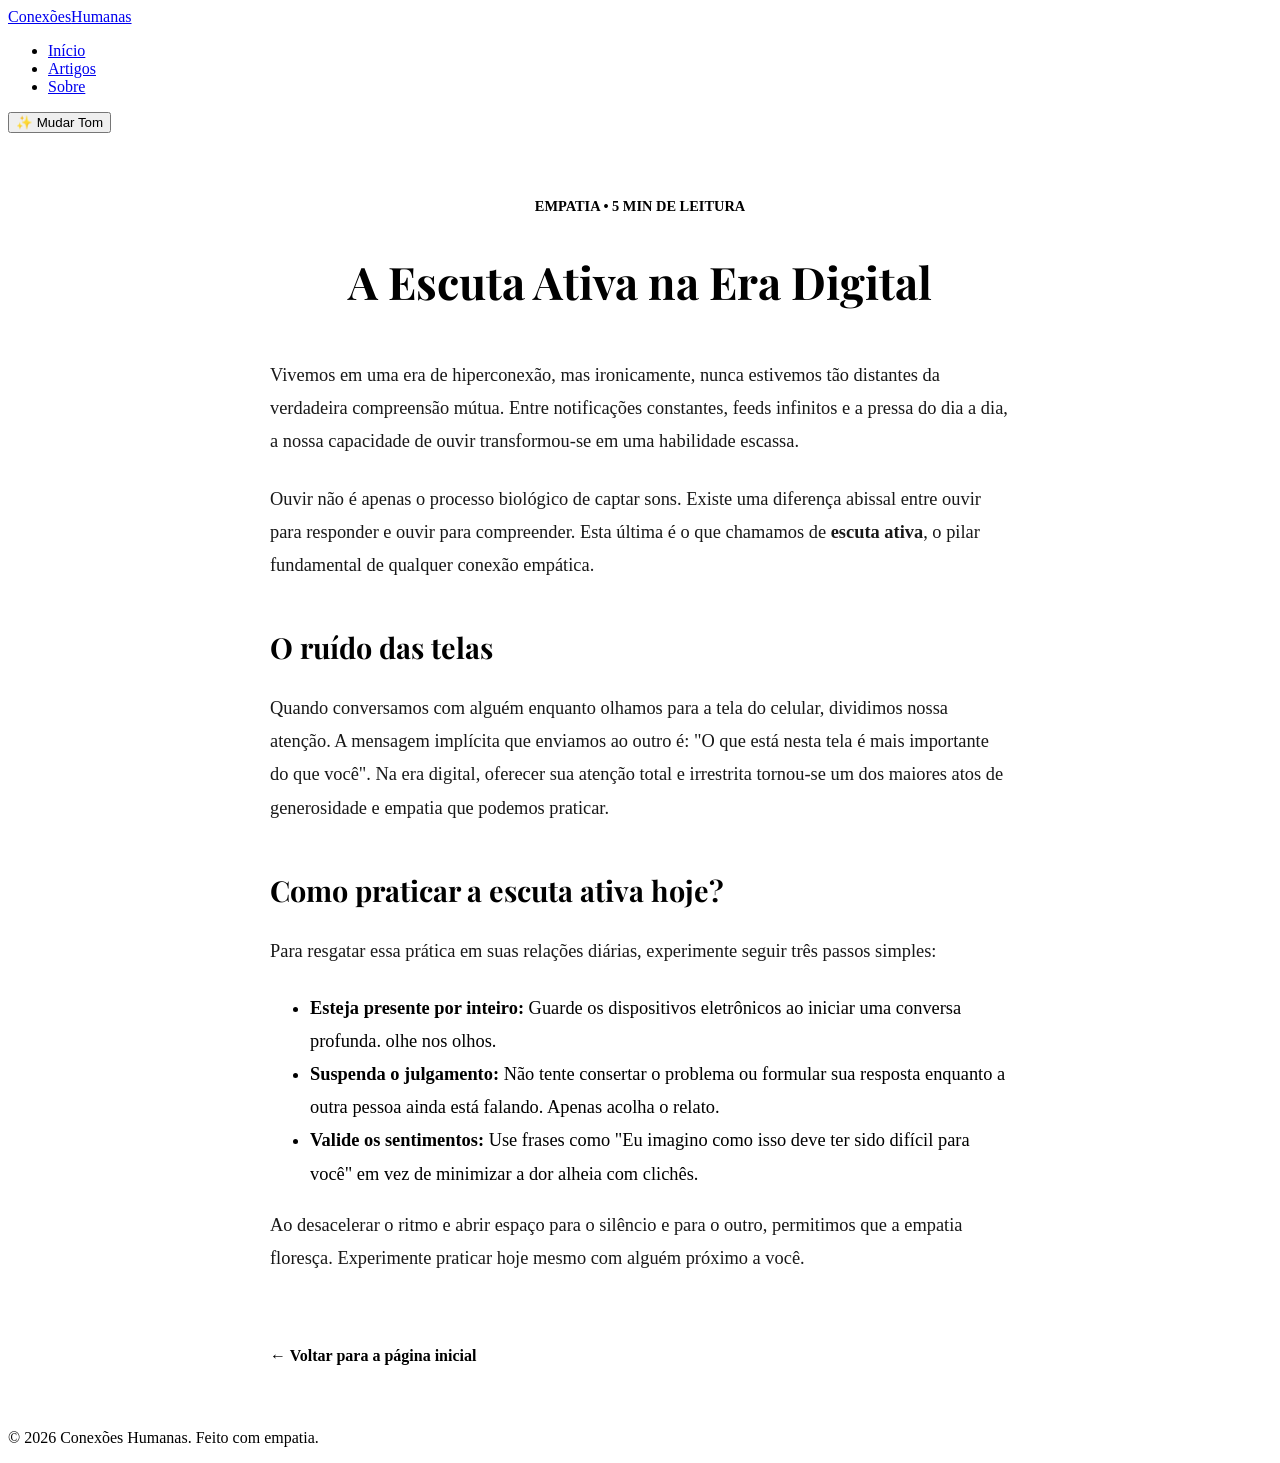
==== escuta-ativa.html @ aaa7de72 "Melhorias1" ====
<!DOCTYPE html>
<html lang="pt-BR">
<head>
    <meta charset="UTF-8">
    <meta name="viewport" content="width=device-width, initial-scale=1.0">
    <title>A Escuta Ativa na Era Digital | Conexões Humanas</title>
    <link rel="stylesheet" href="css/style.css">
    <link rel="preconnect" href="https://fonts.googleapis.com">
    <link rel="preconnect" href="https://fonts.gstatic.com" crossorigin>
    <link href="https://fonts.googleapis.com/css2?family=Inter:wght@300;400;600&family=Playfair+Display:ital,wght=0,600;1,400&display=swap" rel="stylesheet">
    <style>
        /* Estilos específicos para a página do artigo para ficar elegante */
        .article-wrapper { max-width: 740px; margin: 4rem auto; padding: 0 1rem; }
        .article-header { text-align: center; margin-bottom: 3rem; }
        .article-header h1 { font-family: 'Playfair Display', serif; font-size: 2.8rem; margin-bottom: 1rem; }
        .article-meta { color: var(--accent-color); font-weight: 600; font-size: 0.9rem; text-transform: uppercase; }
        .article-body { font-size: 1.15rem; line-height: 1.8; }
        .article-body p { margin-bottom: 1.5rem; opacity: 0.9; }
        .article-body h2 { font-family: 'Playfair Display', serif; margin: 2.5rem 0 1rem 0; font-size: 1.8rem; }
        .back-link { display: inline-block; margin-top: 3rem; color: var(--primary-color); text-decoration: none; font-weight: 600; }
    </style>
</head>
<body>

    <header class="navbar">
        <div class="container">
            <a href="index.html" class="logo">Conexões<span>Humanas</span></a>
            <nav>
                <ul class="nav-links">
                    <li><a href="index.html#inicio">Início</a></li>
                    <li><a href="index.html#posts">Artigos</a></li>
                    <li><a href="index.html#sobre">Sobre</a></li>
                </ul>
            </nav>
            <button id="theme-toggle" class="btn-toggle">✨ Mudar Tom</button>
        </div>
    </header>

    <main class="article-wrapper">
        <article>
            <header class="article-header">
                <span class="article-meta">Empatia • 5 min de leitura</span>
                <h1>A Escuta Ativa na Era Digital</h1>
            </header>
            
            <div class="article-body">
                <p>Vivemos em uma era de hiperconexão, mas ironicamente, nunca estivemos tão distantes da verdadeira compreensão mútua. Entre notificações constantes, feeds infinitos e a pressa do dia a dia, a nossa capacidade de ouvir transformou-se em uma habilidade escassa.</p>
                
                <p>Ouvir não é apenas o processo biológico de captar sons. Existe uma diferença abissal entre ouvir para responder e ouvir para compreender. Esta última é o que chamamos de <strong>escuta ativa</strong>, o pilar fundamental de qualquer conexão empática.</p>

                <h2>O ruído das telas</h2>
                <p>Quando conversamos com alguém enquanto olhamos para a tela do celular, dividimos nossa atenção. A mensagem implícita que enviamos ao outro é: "O que está nesta tela é mais importante do que você". Na era digital, oferecer sua atenção total e irrestrita tornou-se um dos maiores atos de generosidade e empatia que podemos praticar.</p>

                <h2>Como praticar a escuta ativa hoje?</h2>
                <p>Para resgatar essa prática em suas relações diárias, experimente seguir três passos simples:</p>
                <ul>
                    <li><strong>Esteja presente por inteiro:</strong> Guarde os dispositivos eletrônicos ao iniciar uma conversa profunda. olhe nos olhos.</li>
                    <li><strong>Suspenda o julgamento:</strong> Não tente consertar o problema ou formular sua resposta enquanto a outra pessoa ainda está falando. Apenas acolha o relato.</li>
                    <li><strong>Valide os sentimentos:</strong> Use frases como "Eu imagino como isso deve ter sido difícil para você" em vez de minimizar a dor alheia com clichês.</li>
                </ul>

                <p>Ao desacelerar o ritmo e abrir espaço para o silêncio e para o outro, permitimos que a empatia floresça. Experimente praticar hoje mesmo com alguém próximo a você.</p>
            </div>

            <a href="index.html" class="back-link">&larr; Voltar para a página inicial</a>
        </article>
    </main>

    <footer>
        <div class="container">
            <p>&copy; 2026 Conexões Humanas. Feito com empatia.</p>
        </div>
    </footer>

    <script src="js/script.js"></script>
</body>
</html>
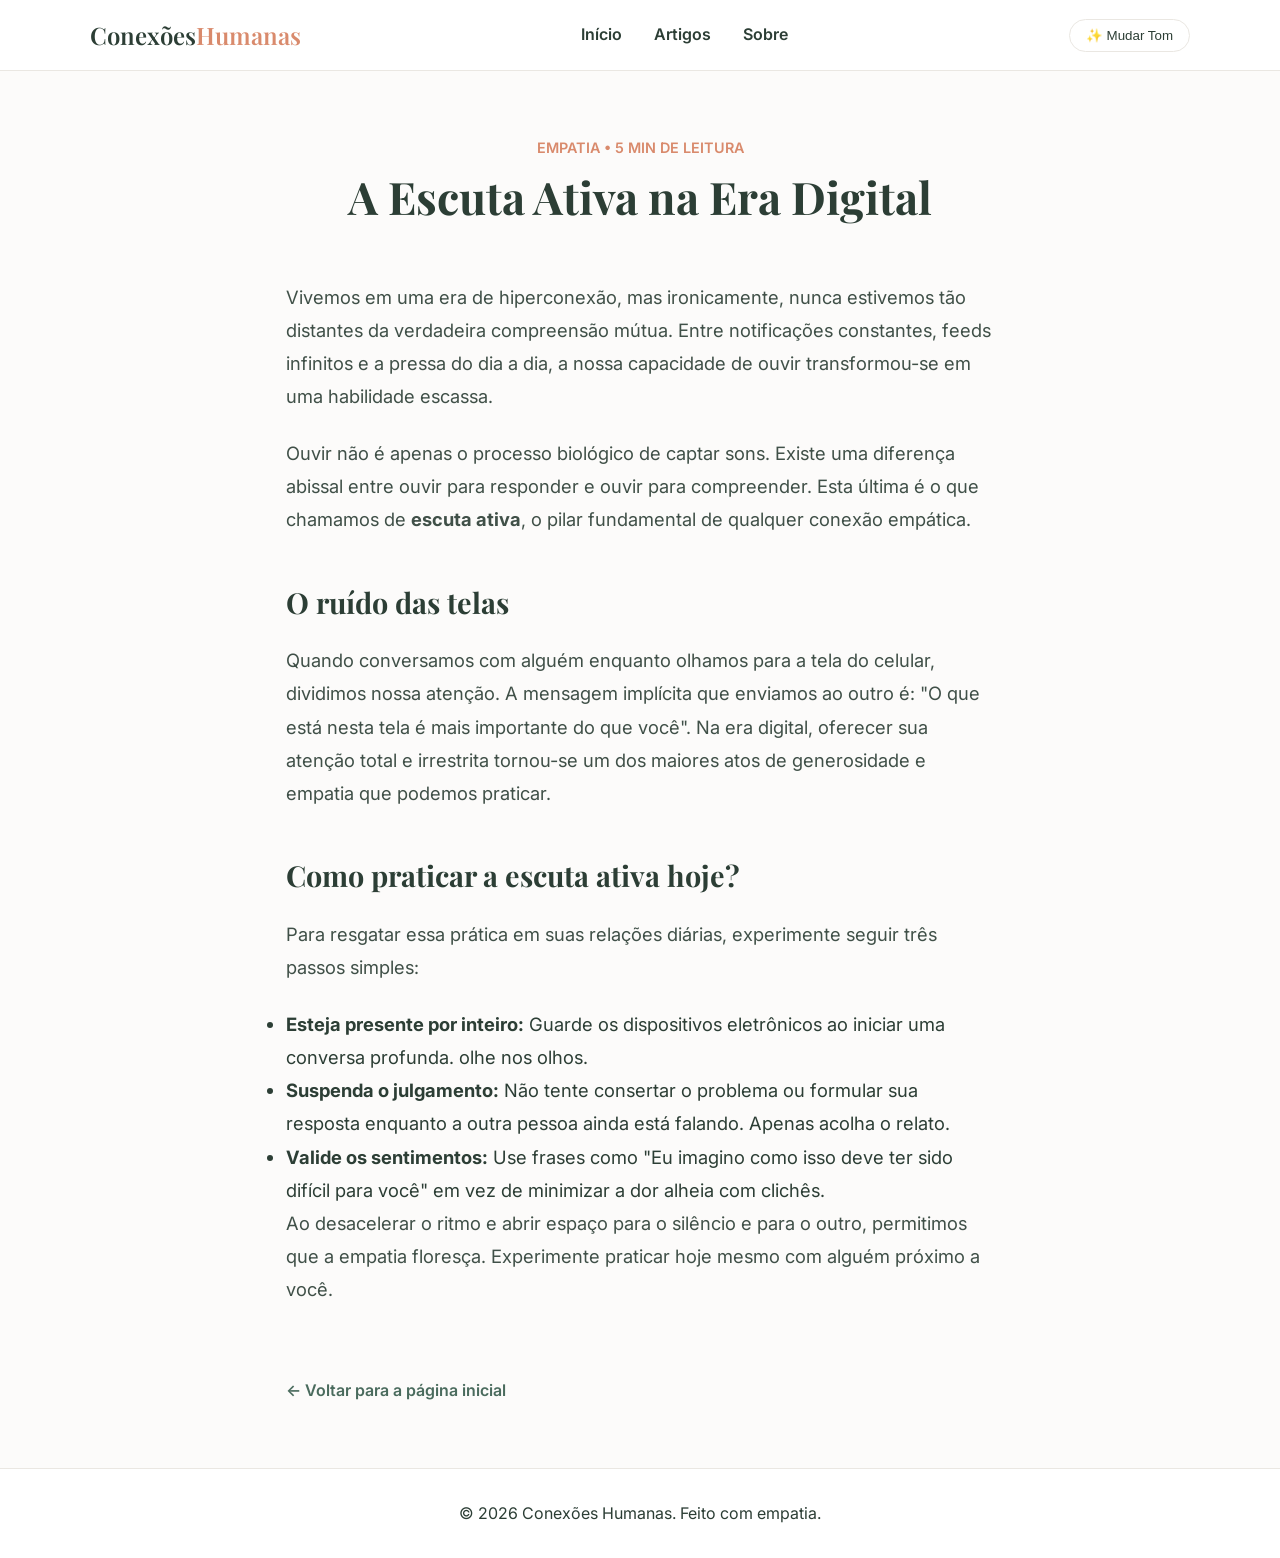
==== commit f4c470aa: "Melhoria1" ====
--- a/escuta-ativa.html
+++ b/escuta-ativa.html
@@ -4,7 +4,8 @@
     <meta charset="UTF-8">
     <meta name="viewport" content="width=device-width, initial-scale=1.0">
     <title>A Escuta Ativa na Era Digital | Conexões Humanas</title>
-    <link rel="stylesheet" href="css/style.css">
+    <link rel="stylesheet" href="style.css">
+    <script src="js/script.js"></script>
     <link rel="preconnect" href="https://fonts.googleapis.com">
     <link rel="preconnect" href="https://fonts.gstatic.com" crossorigin>
     <link href="https://fonts.googleapis.com/css2?family=Inter:wght@300;400;600&family=Playfair+Display:ital,wght=0,600;1,400&display=swap" rel="stylesheet">
@@ -72,6 +73,6 @@
         </div>
     </footer>
 
-    <script src="js/script.js"></script>
+    
 </body>
 </html>
--- a/style.css
+++ b/style.css
@@ -0,0 +1,215 @@
+/* --- Variáveis de Cor e Reset --- */
+:root {
+    --bg-color: #fcfbfa;
+    --text-color: #2c3e35;
+    --primary-color: #4a6b5d; /* Verde Cooperativo */
+    --accent-color: #d98a6c;  /* Tom Quente Empático */
+    --card-bg: #ffffff;
+    --border-color: #eae7e2;
+    --transition: all 0.3s ease;
+}
+
+/* Modo Escuro/Suave alternativo */
+[data-theme="dark"] {
+    --bg-color: #1e2723;
+    --text-color: #f4f6f5;
+    --card-bg: #28342e;
+    --border-color: #384740;
+}
+
+* {
+    margin: 0;
+    padding: 0;
+    box-sizing: border-box;
+}
+
+body {
+    font-family: 'Inter', sans-serif;
+    background-color: var(--bg-color);
+    color: var(--text-color);
+    line-height: 1.6;
+    transition: var(--transition);
+}
+
+.container {
+    width: 90%;
+    max-width: 1100px;
+    margin: 0 auto;
+}
+
+/* --- Navbar --- */
+.navbar {
+    background-color: var(--card-bg);
+    border-bottom: 1px solid var(--border-color);
+    position: sticky;
+    top: 0;
+    z-index: 100;
+    padding: 1rem 0;
+}
+
+.navbar .container {
+    display: flex;
+    justify-content: space-between;
+    align-items: center;
+}
+
+.logo {
+    font-family: 'Playfair Display', serif;
+    font-size: 1.5rem;
+    font-weight: 600;
+    text-decoration: none;
+    color: var(--text-color);
+}
+
+.logo span {
+    color: var(--accent-color);
+}
+
+.nav-links {
+    display: flex;
+    list-style: none;
+    gap: 2rem;
+}
+
+.nav-links a {
+    text-decoration: none;
+    color: var(--text-color);
+    font-weight: 600;
+    transition: var(--transition);
+}
+
+.nav-links a:hover {
+    color: var(--primary-color);
+}
+
+.btn-toggle {
+    background: none;
+    border: 1px solid var(--border-color);
+    padding: 0.5rem 1rem;
+    border-radius: 20px;
+    cursor: pointer;
+    color: var(--text-color);
+    transition: var(--transition);
+}
+
+.btn-toggle:hover {
+    background-color: var(--primary-color);
+    color: white;
+}
+
+/* --- Hero Section --- */
+.hero {
+    padding: 6rem 0;
+    text-align: center;
+    background: linear-gradient(135deg, #f3f0ec 0%, #e5e9e6 100%);
+}
+
+[data-theme="dark"] .hero {
+    background: linear-gradient(135deg, #232d29 0%, #171f1c 100%);
+}
+
+.hero h1 {
+    font-family: 'Playfair Display', serif;
+    font-size: 3rem;
+    margin-bottom: 1rem;
+}
+
+.hero p {
+    font-size: 1.2rem;
+    max-width: 600px;
+    margin: 0 auto 2rem auto;
+    opacity: 0.9;
+}
+
+.btn-primary {
+    display: inline-block;
+    background-color: var(--primary-color);
+    color: white;
+    padding: 0.8rem 2rem;
+    text-decoration: none;
+    border-radius: 5px;
+    font-weight: 600;
+    transition: var(--transition);
+}
+
+.btn-primary:hover {
+    background-color: var(--accent-color);
+}
+
+/* --- Grid de Posts --- */
+.section {
+    padding: 4rem 0;
+}
+
+.section-title {
+    font-family: 'Playfair Display', serif;
+    font-size: 2rem;
+    margin-bottom: 2rem;
+    text-align: center;
+}
+
+.blog-grid {
+    display: grid;
+    grid-template-columns: repeat(auto-fit, minmax(300px, 1fr));
+    gap: 2rem;
+}
+
+.post-card {
+    background-color: var(--card-bg);
+    border: 1px solid var(--border-color);
+    border-radius: 8px;
+    overflow: hidden;
+    transition: var(--transition);
+}
+
+.post-card:hover {
+    transform: translateY(-5px);
+    box-shadow: 0 10px 20px rgba(0,0,0,0.05);
+}
+
+/* Cores temporárias para simular imagens */
+.post-image {
+    height: 200px;
+}
+.placeholder-empatia { background-color: #ebdcd5; }
+.placeholder-cooperacao { background-color: #d1ded8; }
+.placeholder-comunidade { background-color: #e2ded1; }
+
+.post-content {
+    padding: 1.5rem;
+}
+
+.category {
+    font-size: 0.8rem;
+    text-transform: uppercase;
+    letter-spacing: 1px;
+    color: var(--accent-color);
+    font-weight: 600;
+}
+
+.post-content h3 {
+    font-family: 'Playfair Display', serif;
+    margin: 0.5rem 0;
+    font-size: 1.4rem;
+}
+
+.post-content p {
+    font-size: 0.95rem;
+    opacity: 0.8;
+    margin-bottom: 1.5rem;
+}
+
+.read-more {
+    text-decoration: none;
+    color: var(--primary-color);
+    font-weight: 600;
+}
+
+/* --- Rodapé --- */
+footer {
+    text-align: center;
+    padding: 2rem 0;
+    border-top: 1px solid var(--border-color);
+    background-color: var(--card-bg);
+    margin-top: 4rem;
+}
